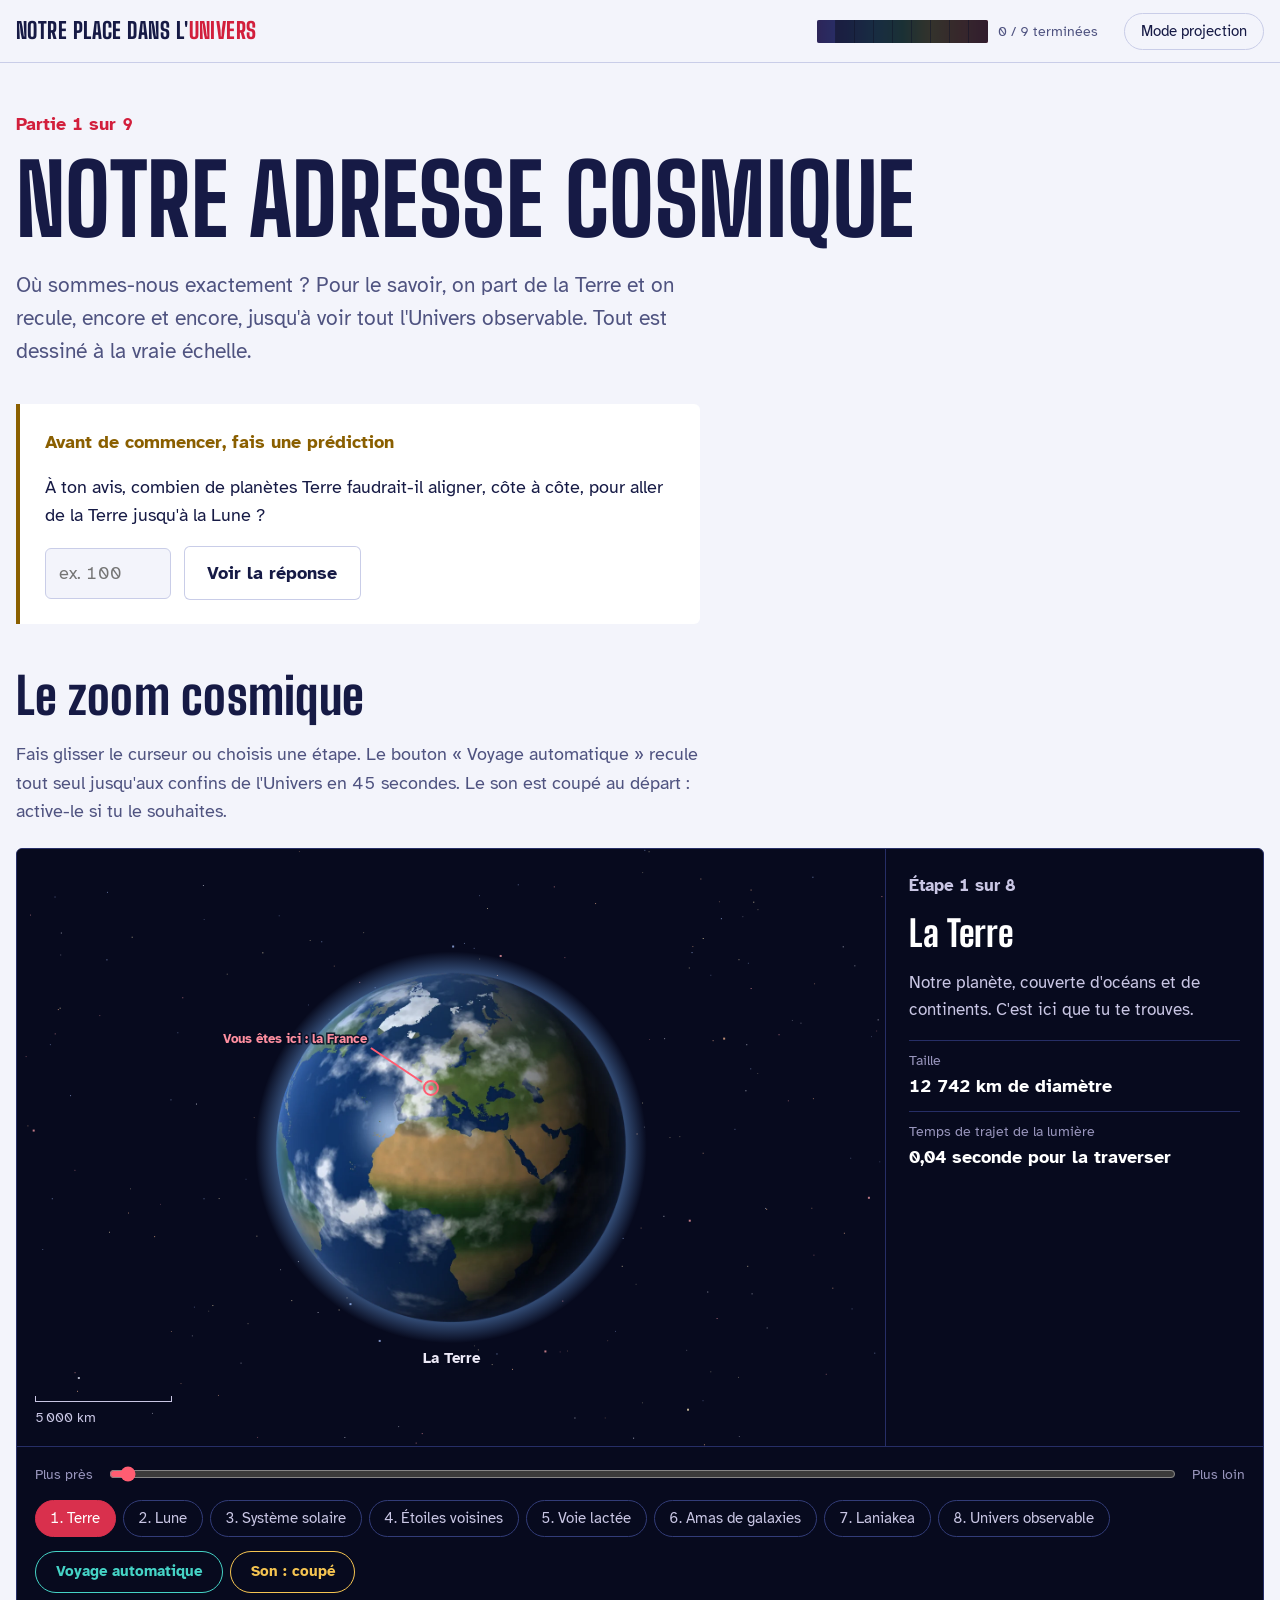
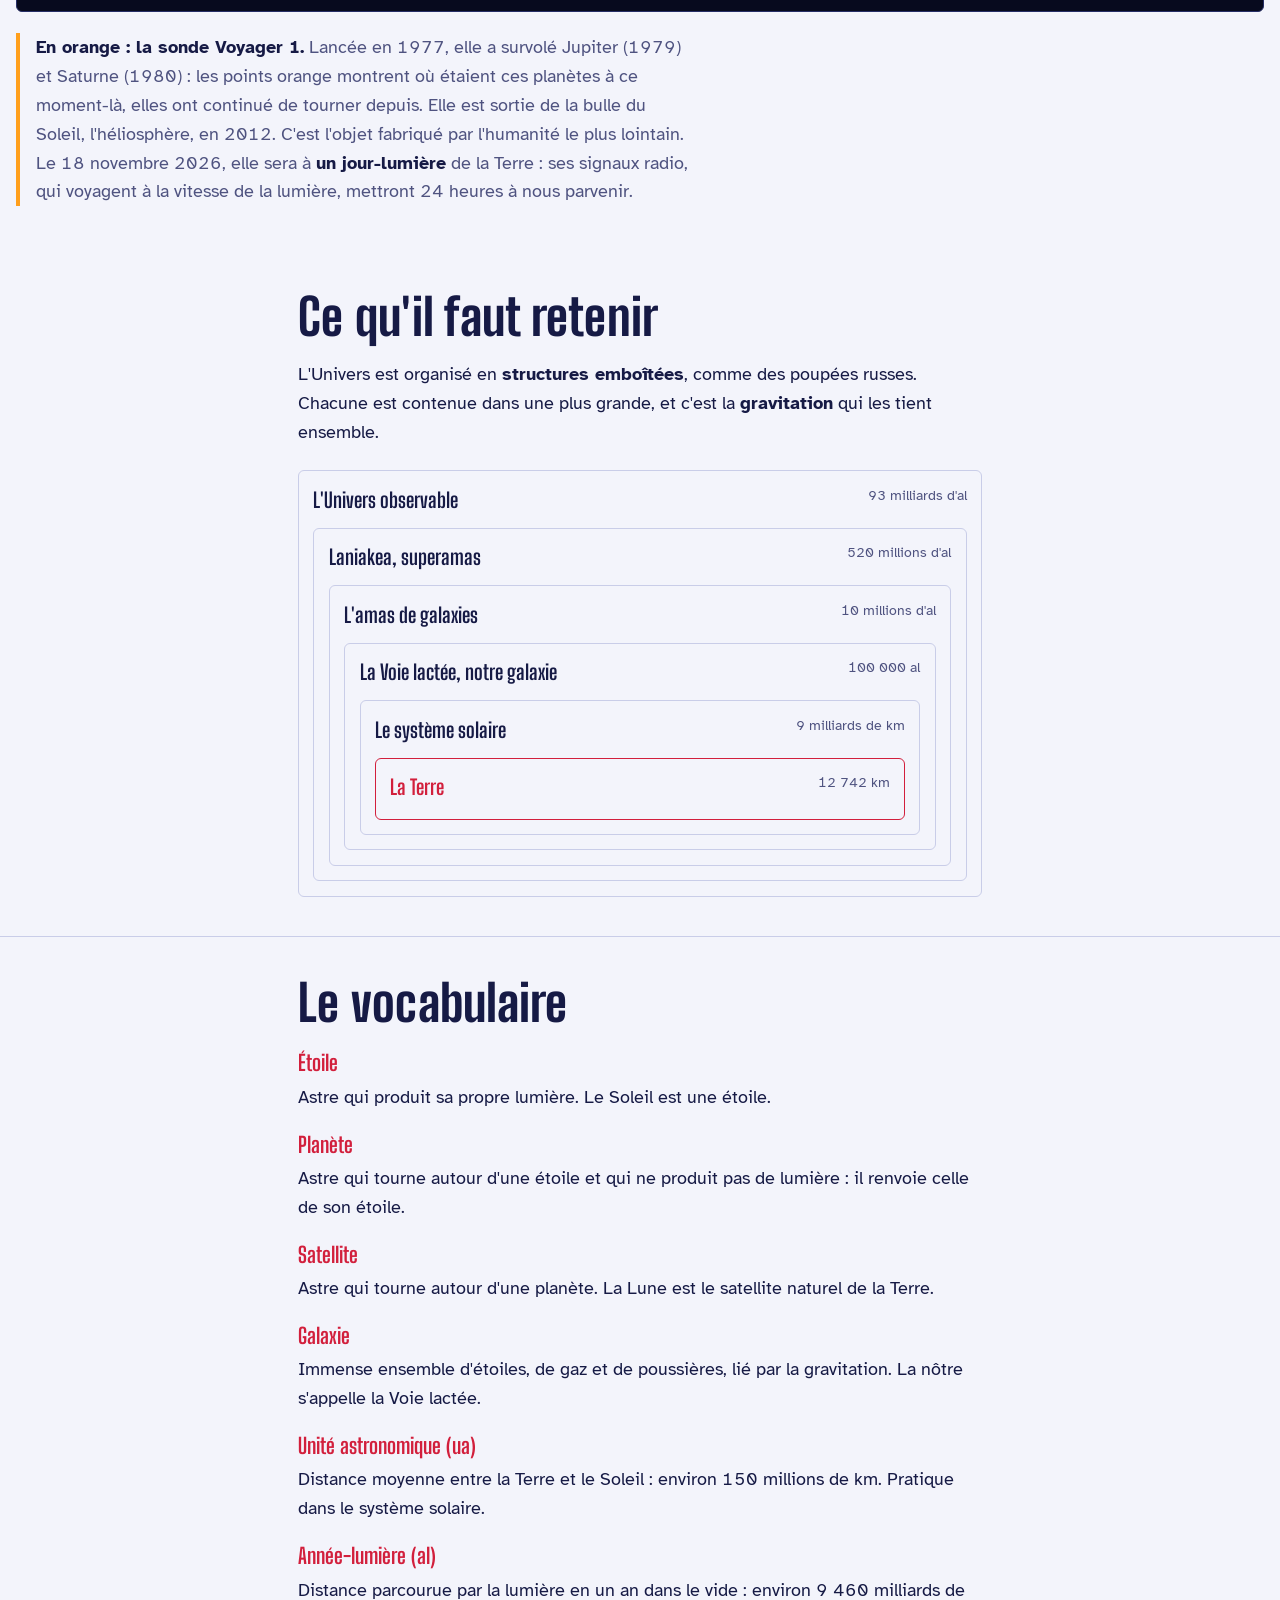
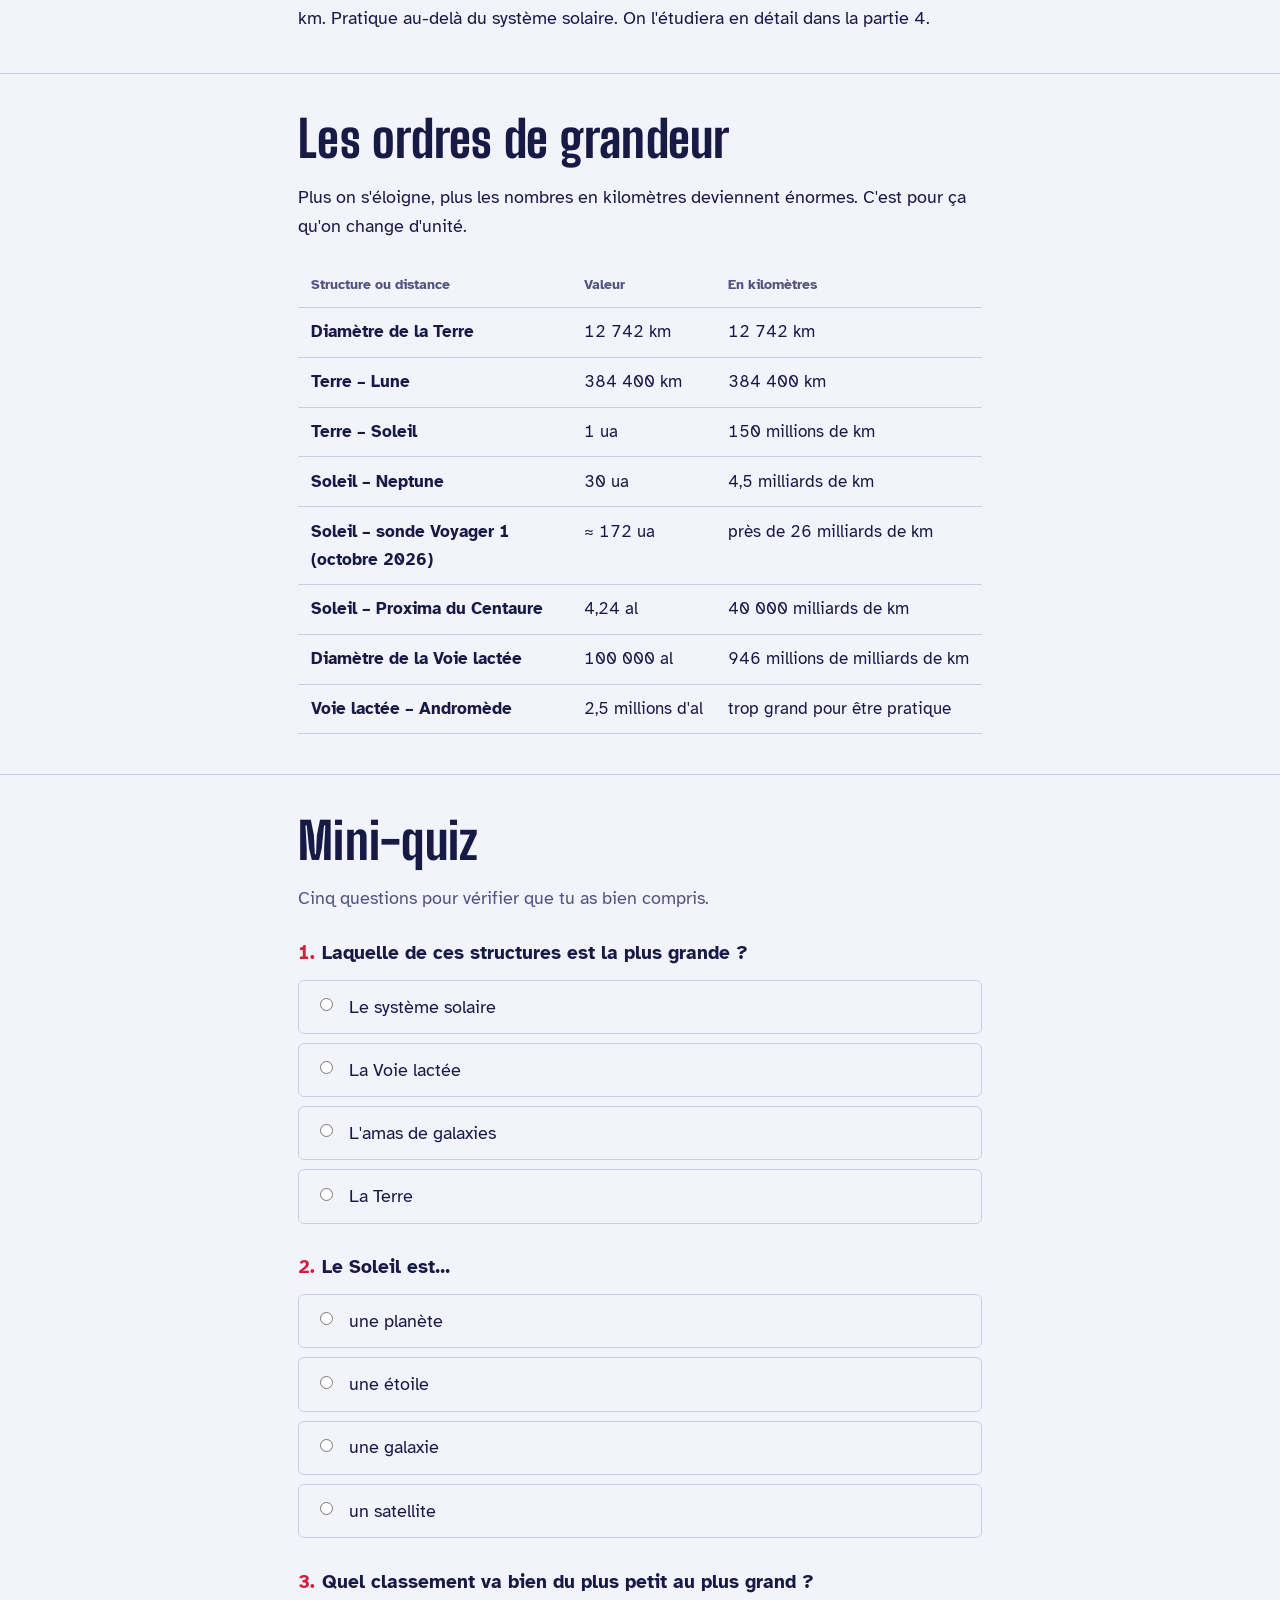
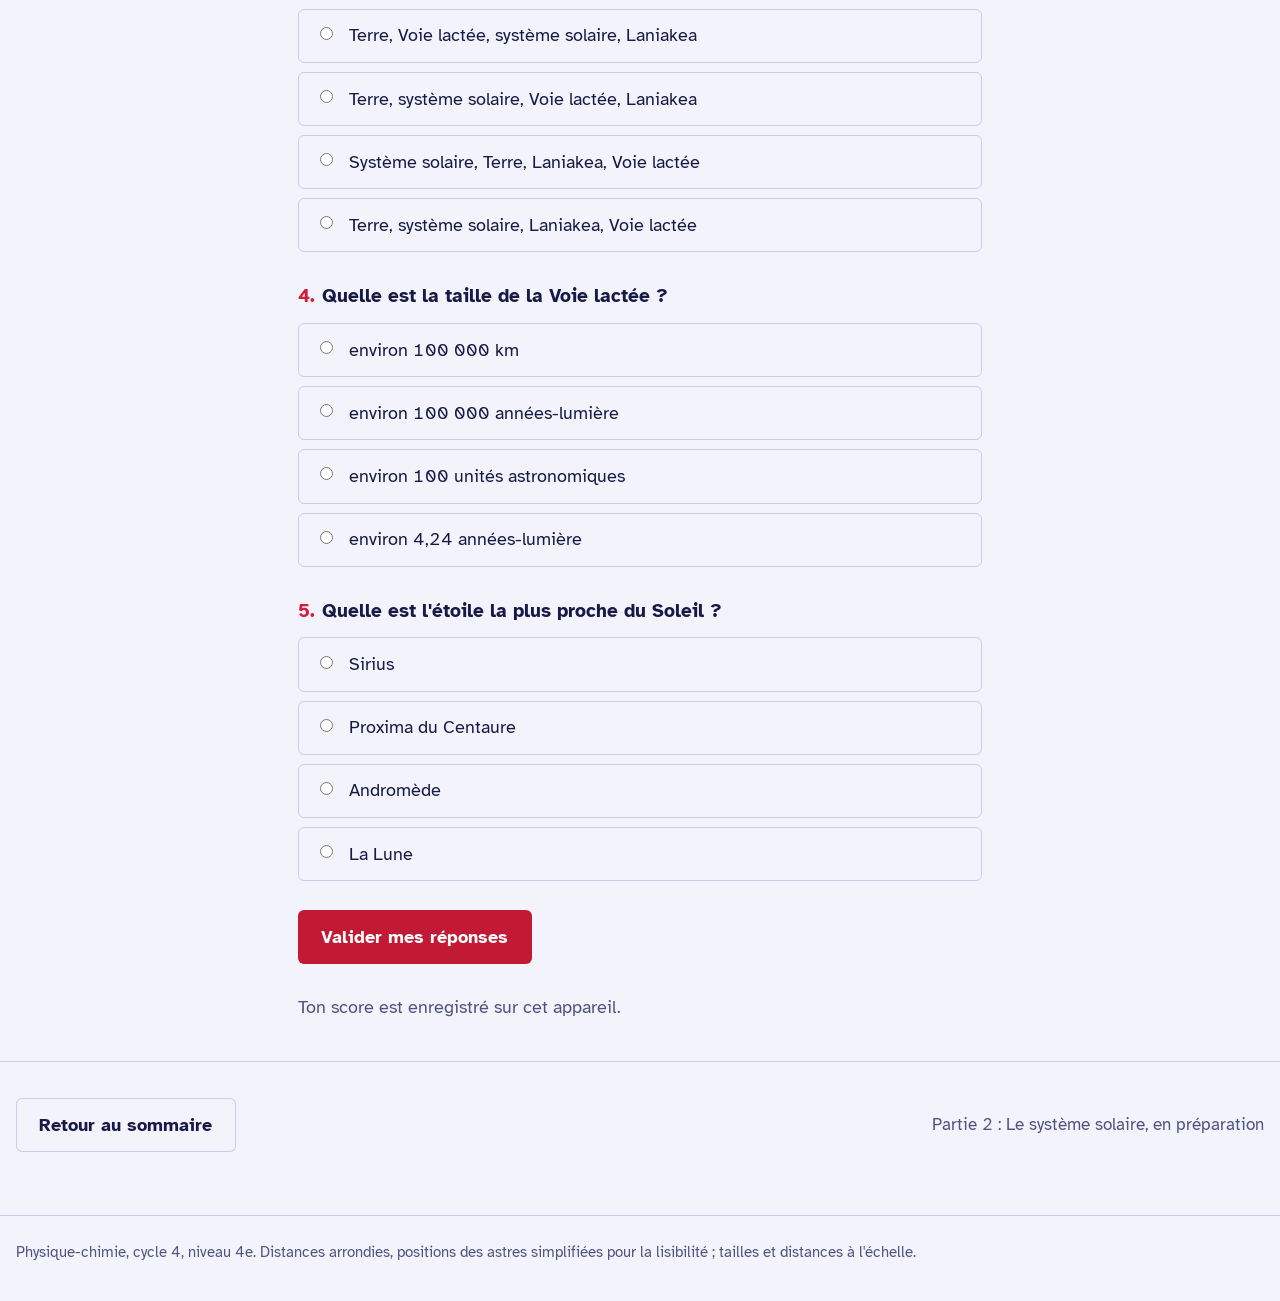
==== partie-1.html @ bdd9a56e "Accueil et partie 1 : notre adresse cosmique (zoom à l'échelle, Terre réaliste, Voie lactée, toile c" ====
<!doctype html>
<html lang="fr">
<head>
  <meta charset="utf-8">
  <meta name="viewport" content="width=device-width, initial-scale=1, viewport-fit=cover">
  <title>Notre adresse cosmique</title>
  <meta name="description" content="Partie 1 : de la Terre jusqu'à l'Univers observable, à l'échelle réelle.">
  <link rel="icon" href="data:image/svg+xml,%3Csvg xmlns=%27http://www.w3.org/2000/svg%27 viewBox=%270 0 32 32%27%3E%3Crect width=%2732%27 height=%2732%27 rx=%276%27 fill=%27%230F1433%27/%3E%3Ccircle cx=%2716%27 cy=%2716%27 r=%276%27 fill=%27none%27 stroke=%27%23FF5D72%27 stroke-width=%273%27/%3E%3Ccircle cx=%2716%27 cy=%2716%27 r=%271.8%27 fill=%27%23FF5D72%27/%3E%3C/svg%3E">
  <meta property="og:title" content="Notre adresse cosmique">
  <meta property="og:description" content="Partie 1 : de la Terre jusqu'à l'Univers observable, à l'échelle réelle.">
  <meta property="og:type" content="website">
  <link rel="preconnect" href="https://fonts.googleapis.com">
  <link rel="preconnect" href="https://fonts.gstatic.com" crossorigin>
  <link rel="stylesheet" href="https://fonts.googleapis.com/css2?family=Atkinson+Hyperlegible:ital,wght@0,400;0,700;1,400&family=Big+Shoulders+Display:wght@700;800&display=swap">
  <link rel="stylesheet" href="assets/css/style.css">
  <script src="assets/js/site.js" defer></script>
  <script src="assets/js/zoom.js" defer></script>
</head>
<body data-partie="1">
  <header id="barre" class="barre enveloppe"></header>

  <main>
    <section class="partie-tete enveloppe">
      <div class="large">
        <p class="surtitre">Partie 1 sur 9</p>
        <h1>Notre adresse cosmique</h1>
        <p class="chapeau colonne" style="margin-inline:0">Où sommes-nous exactement ? Pour le savoir, on part de la Terre et on recule, encore et encore, jusqu'à voir tout l'Univers observable. Tout est dessiné à la vraie échelle.</p>
      </div>
    </section>

    <section class="enveloppe" aria-labelledby="titre-prediction">
      <div class="large">
        <div class="prediction colonne" style="margin-inline:0">
          <p class="etiquette" id="titre-prediction">Avant de commencer, fais une prédiction</p>
          <p>À ton avis, combien de planètes Terre faudrait-il aligner, côte à côte, pour aller de la Terre jusqu'à la Lune ?</p>
          <div class="prediction-saisie">
            <input id="prediction-champ" type="text" inputmode="decimal" placeholder="ex. 100" aria-label="Ta prédiction : nombre de Terres">
            <button type="button" class="bouton discret" id="prediction-valider" data-cible="30">Voir la réponse</button>
          </div>
          <div class="prediction-reponse" id="prediction-reponse" hidden aria-live="polite">
            <p><strong class="debut"></strong> Il en faut environ <strong>30</strong>. La Lune est à 384 400 km et la Terre mesure 12 742 km de diamètre : 384 400 ÷ 12 742 ≈ 30. Vérifie-le à l'étape 2 du zoom.</p>
          </div>
        </div>
      </div>
    </section>

    <section class="instrument enveloppe" aria-labelledby="titre-zoom">
      <div class="large">
        <h2 id="titre-zoom" style="margin-block:1.6rem 1rem">Le zoom cosmique</h2>
        <p class="texte-doux colonne" style="margin:0 0 1.2rem">Fais glisser le curseur ou choisis une étape. Le bouton « Voyage automatique » recule tout seul jusqu'aux confins de l'Univers en 45 secondes. Le son est coupé au départ : active-le si tu le souhaites.</p>
        <div class="observatoire">
          <div class="ecran">
            <canvas id="zoom" role="img" aria-label="Vue à l'échelle : la Terre."></canvas>
            <div class="echelle" aria-hidden="true">
              <div class="echelle-barre" id="echelle-barre"></div>
              <span id="echelle-texte"></span>
            </div>
          </div>
          <div class="panneau" aria-live="polite">
            <p class="panneau-niveau" id="niveau-num">Étape 1 sur 8</p>
            <h3 id="niveau-nom">La Terre</h3>
            <p id="niveau-texte"></p>
            <dl class="mesures">
              <div><dt>Taille</dt><dd id="mes-taille"></dd></div>
              <div><dt>Temps de trajet de la lumière</dt><dd id="mes-lumiere"></dd></div>
            </dl>
          </div>
          <div class="commandes">
            <div class="curseur-ligne">
              <label for="zoom-curseur">Plus près</label>
              <input type="range" id="zoom-curseur" min="0" max="1000" step="1" value="10">
              <label for="zoom-curseur">Plus loin</label>
            </div>
            <div class="etapes" id="etapes"></div>
            <div class="musique" id="musique" hidden>
              <div id="musique-lecteur"></div>
              <p id="musique-etat">Musique : Hans Zimmer, <em>Interstellar</em>, thème principal, version piano de Patrik Pietschmann.</p>
            </div>
          </div>
        </div>
        <p class="note-voyager colonne">
          <strong>En orange : la sonde Voyager 1.</strong> Lancée en 1977, elle a survolé Jupiter (1979) et Saturne (1980) : les points orange montrent où étaient ces planètes à ce moment-là, elles ont continué de tourner depuis. Elle est sortie de la bulle du Soleil, l'héliosphère, en 2012. C'est l'objet fabriqué par l'humanité le plus lointain. Le 18 novembre 2026, elle sera à <strong>un jour-lumière</strong> de la Terre : ses signaux radio, qui voyagent à la vitesse de la lumière, mettront 24 heures à nous parvenir.
        </p>
      </div>
    </section>

    <section class="bloc enveloppe" aria-labelledby="titre-retenir">
      <div class="colonne">
        <h2 id="titre-retenir">Ce qu'il faut retenir</h2>
        <p>L'Univers est organisé en <strong>structures emboîtées</strong>, comme des poupées russes. Chacune est contenue dans une plus grande, et c'est la <strong>gravitation</strong> qui les tient ensemble.</p>
        <div class="emboitement" style="margin-top:1.3rem">
          <div class="boite"><span class="boite-titre">L'Univers observable <small>93 milliards d'al</small></span>
            <div class="boite"><span class="boite-titre">Laniakea, superamas <small>520 millions d'al</small></span>
              <div class="boite"><span class="boite-titre">L'amas de galaxies <small>10 millions d'al</small></span>
                <div class="boite"><span class="boite-titre">La Voie lactée, notre galaxie <small>100 000 al</small></span>
                  <div class="boite"><span class="boite-titre">Le système solaire <small>9 milliards de km</small></span>
                    <div class="boite ici"><span class="boite-titre">La Terre <small>12 742 km</small></span></div>
                  </div>
                </div>
              </div>
            </div>
          </div>
        </div>
      </div>
    </section>

    <section class="bloc enveloppe" aria-labelledby="titre-vocabulaire">
      <div class="colonne">
        <h2 id="titre-vocabulaire">Le vocabulaire</h2>
        <dl class="vocabulaire">
          <div><dt>Étoile</dt><dd>Astre qui produit sa propre lumière. Le Soleil est une étoile.</dd></div>
          <div><dt>Planète</dt><dd>Astre qui tourne autour d'une étoile et qui ne produit pas de lumière : il renvoie celle de son étoile.</dd></div>
          <div><dt>Satellite</dt><dd>Astre qui tourne autour d'une planète. La Lune est le satellite naturel de la Terre.</dd></div>
          <div><dt>Galaxie</dt><dd>Immense ensemble d'étoiles, de gaz et de poussières, lié par la gravitation. La nôtre s'appelle la Voie lactée.</dd></div>
          <div><dt>Unité astronomique (ua)</dt><dd>Distance moyenne entre la Terre et le Soleil : environ 150 millions de km. Pratique dans le système solaire.</dd></div>
          <div><dt>Année-lumière (al)</dt><dd>Distance parcourue par la lumière en un an dans le vide : environ 9 460 milliards de km. Pratique au-delà du système solaire. On l'étudiera en détail dans la partie 4.</dd></div>
        </dl>
      </div>
    </section>

    <section class="bloc enveloppe" aria-labelledby="titre-ordres">
      <div class="colonne">
        <h2 id="titre-ordres">Les ordres de grandeur</h2>
        <p>Plus on s'éloigne, plus les nombres en kilomètres deviennent énormes. C'est pour ça qu'on change d'unité.</p>
        <div class="tableau-conteneur" style="margin-top:1.2rem">
          <table>
            <thead><tr><th scope="col">Structure ou distance</th><th scope="col">Valeur</th><th scope="col">En kilomètres</th></tr></thead>
            <tbody>
              <tr><td>Diamètre de la Terre</td><td class="nombre">12 742 km</td><td class="nombre">12 742 km</td></tr>
              <tr><td>Terre – Lune</td><td class="nombre">384 400 km</td><td class="nombre">384 400 km</td></tr>
              <tr><td>Terre – Soleil</td><td class="nombre">1 ua</td><td class="nombre">150 millions de km</td></tr>
              <tr><td>Soleil – Neptune</td><td class="nombre">30 ua</td><td class="nombre">4,5 milliards de km</td></tr>
              <tr><td>Soleil – sonde Voyager 1 (octobre 2026)</td><td class="nombre">≈ 172 ua</td><td class="nombre">près de 26 milliards de km</td></tr>
              <tr><td>Soleil – Proxima du Centaure</td><td class="nombre">4,24 al</td><td class="nombre">40 000 milliards de km</td></tr>
              <tr><td>Diamètre de la Voie lactée</td><td class="nombre">100 000 al</td><td class="nombre">946 millions de milliards de km</td></tr>
              <tr><td>Voie lactée – Andromède</td><td class="nombre">2,5 millions d'al</td><td class="nombre">trop grand pour être pratique</td></tr>
            </tbody>
          </table>
        </div>
      </div>
    </section>

    <section class="bloc enveloppe" aria-labelledby="titre-quiz">
      <div class="colonne">
        <h2 id="titre-quiz">Mini-quiz</h2>
        <p class="texte-doux" style="margin-bottom:1.4rem">Cinq questions pour vérifier que tu as bien compris.</p>
        <div id="quiz"></div>
      </div>
    </section>

    <nav class="suite enveloppe" aria-label="Navigation entre les parties">
      <div class="large" style="display:flex;flex-wrap:wrap;justify-content:space-between;gap:1rem;width:100%">
        <a class="bouton discret" href="index.html#sommaire">Retour au sommaire</a>
        <span class="bientot">Partie 2 : Le système solaire, en préparation</span>
      </div>
    </nav>
  </main>

  <footer class="pied enveloppe">
    <div class="large">Physique-chimie, cycle 4, niveau 4e. Distances arrondies, positions des astres simplifiées pour la lisibilité ; tailles et distances à l'échelle.</div>
  </footer>

  <script>
    document.addEventListener("DOMContentLoaded", function () {
      window.Univers.quiz("quiz", [
        {
          q: "Laquelle de ces structures est la plus grande ?",
          choix: ["Le système solaire", "La Voie lactée", "L'amas de galaxies", "La Terre"],
          bonne: 2,
          explication: "L'amas de galaxies contient la Voie lactée, qui contient le système solaire, qui contient la Terre."
        },
        {
          q: "Le Soleil est…",
          choix: ["une planète", "une étoile", "une galaxie", "un satellite"],
          bonne: 1,
          explication: "Le Soleil produit sa propre lumière : c'est une étoile, une parmi les centaines de milliards de la Voie lactée."
        },
        {
          q: "Quel classement va bien du plus petit au plus grand ?",
          choix: [
            "Terre, Voie lactée, système solaire, Laniakea",
            "Terre, système solaire, Voie lactée, Laniakea",
            "Système solaire, Terre, Laniakea, Voie lactée",
            "Terre, système solaire, Laniakea, Voie lactée"
          ],
          bonne: 1,
          explication: "Chaque structure est emboîtée dans la suivante : la Terre dans le système solaire, le système solaire dans la Voie lactée, la Voie lactée dans Laniakea."
        },
        {
          q: "Quelle est la taille de la Voie lactée ?",
          choix: ["environ 100 000 km", "environ 100 000 années-lumière", "environ 100 unités astronomiques", "environ 4,24 années-lumière"],
          bonne: 1,
          explication: "La Voie lactée mesure environ 100 000 al. 4,24 al, c'est la distance de Proxima du Centaure, l'étoile la plus proche du Soleil."
        },
        {
          q: "Quelle est l'étoile la plus proche du Soleil ?",
          choix: ["Sirius", "Proxima du Centaure", "Andromède", "La Lune"],
          bonne: 1,
          explication: "Proxima du Centaure est à 4,24 al. Andromède est une galaxie, et la Lune est le satellite de la Terre."
        }
      ]);
    });
  </script>
</body>
</html>
---- assets/css/style.css ----
/* Notre place dans l'Univers — feuille de style commune
   Direction : planétarium. Fond indigo de nuit, accent rouge H-alpha (raie de l'hydrogène, 656 nm),
   second accent bleu-vert OIII (raie de l'oxygène, 501 nm). Le viewport d'observation reste sombre
   dans les deux thèmes : l'espace est noir.
   Mise en page : colonne de lecture étroite, les instruments (zoom, simulateurs) débordent en pleine largeur. */

:root {
  --nuit: #0F1433;
  --nuit-2: #171D45;
  --nuit-3: #222A5C;
  --ligne: #323C78;
  --texte: #ECE9F7;
  --texte-doux: #ABA8CC;
  --halpha: #FF5D72;
  --bouton: #D9304D;
  --oiii: #45D3C6;
  --soleil: #F5C451;
  --succes: #45D3C6;
  --erreur: #FF7A86;
  --espace: #070A1E;

  --f-titre: "Big Shoulders Display", "Arial Narrow", "Helvetica Neue", Arial, sans-serif;
  --f-texte: "Atkinson Hyperlegible", "Segoe UI", Verdana, sans-serif;

  --mesure: 38rem;
  --large: 72rem;
  --rayon: 6px;
  color-scheme: dark;
}

@media (prefers-color-scheme: light) {
  :root:not([data-theme="dark"]) {
    --nuit: #F3F4FB;
    --nuit-2: #FFFFFF;
    --nuit-3: #E6E8F6;
    --ligne: #C9CDE8;
    --texte: #161A45;
    --texte-doux: #4F5380;
    --halpha: #D21F3C;
    --oiii: #0B8277;
    --soleil: #8A5F00;
    --bouton: #C21A34;
    --succes: #0B8277;
    --erreur: #C21A34;
    color-scheme: light;
  }
}
:root[data-theme="light"] {
  --nuit: #F3F4FB;
  --nuit-2: #FFFFFF;
  --nuit-3: #E6E8F6;
  --ligne: #C9CDE8;
  --texte: #161A45;
  --texte-doux: #4F5380;
  --halpha: #D21F3C;
  --oiii: #0B8277;
  --soleil: #8A5F00;
  --bouton: #C21A34;
  --succes: #0B8277;
  --erreur: #C21A34;
  color-scheme: light;
}

* { box-sizing: border-box; }
html { font-size: 112.5%; -webkit-text-size-adjust: 100%; }
html.projection { font-size: 140%; }
body {
  margin: 0;
  background: var(--nuit);
  color: var(--texte);
  font-family: var(--f-texte);
  line-height: 1.6;
  font-variant-numeric: tabular-nums;
}
img, svg, canvas { max-width: 100%; }
a { color: inherit; text-decoration-color: var(--halpha); text-underline-offset: 3px; }
a:hover { color: var(--halpha); }
:focus-visible { outline: 3px solid var(--oiii); outline-offset: 3px; border-radius: 2px; }
[hidden] { display: none !important; }

h1, h2, h3 {
  font-family: var(--f-titre);
  font-weight: 800;
  line-height: 1.02;
  letter-spacing: 0.005em;
  text-wrap: balance;
  margin: 0;
}
h1 { font-size: clamp(3rem, 9vw, 6.2rem); text-transform: uppercase; }
h2 { font-size: clamp(1.9rem, 4.5vw, 2.8rem); }
h3 { font-size: 1.45rem; }
p { margin: 0; }

.enveloppe {
  padding-left: max(16px, env(safe-area-inset-left, 0px));
  padding-right: max(16px, env(safe-area-inset-right, 0px));
}
.colonne { max-width: var(--mesure); margin-inline: auto; }
.large { max-width: var(--large); margin-inline: auto; }

/* ---------- Barre du haut ---------- */
.barre {
  border-bottom: 1px solid var(--ligne);
  padding-block: 0.7rem;
}
.barre-dedans {
  display: flex;
  flex-wrap: wrap;
  align-items: center;
  gap: 0.6rem 1.4rem;
}
.marque {
  font-family: var(--f-titre);
  font-weight: 800;
  font-size: 1.25rem;
  text-transform: uppercase;
  text-decoration: none;
  letter-spacing: 0.02em;
}
.marque span { color: var(--halpha); }
.spectre-lien { display: flex; align-items: center; gap: 0.6rem; text-decoration: none; margin-left: auto; }
.spectre {
  display: grid;
  grid-template-columns: repeat(9, 1fr);
  width: 9.5rem;
  height: 1.3rem;
  background: linear-gradient(90deg, #3a2a7a, #2c3f9b, #237c9a, #2f8f5a, #a79a2c, #b5652a, #9c2f3a);
  border-radius: 2px;
  overflow: hidden;
  opacity: 0.95;
}
.spectre i { display: block; border-right: 1px solid rgba(7, 10, 30, 0.55); background: rgba(7, 10, 30, 0.78); }
.spectre i:last-child { border-right: 0; }
.spectre i.vu { background: rgba(7, 10, 30, 0.45); }
.spectre i.fini { background: transparent; box-shadow: inset 0 0 0 1px rgba(255, 255, 255, 0.35); }
.spectre-texte { font-size: 0.8rem; color: var(--texte-doux); white-space: nowrap; }
.bouton-projection {
  font: inherit;
  font-size: 0.85rem;
  color: var(--texte);
  background: transparent;
  border: 1px solid var(--ligne);
  border-radius: 99px;
  padding: 0.3rem 0.9rem;
  cursor: pointer;
}
.bouton-projection[aria-pressed="true"] { border-color: var(--oiii); color: var(--oiii); }

/* ---------- Boutons ---------- */
.bouton {
  font: inherit;
  font-weight: 700;
  display: inline-flex;
  align-items: center;
  gap: 0.5rem;
  background: var(--bouton);
  color: #fff;
  border: 0;
  min-height: 44px;
  border-radius: var(--rayon);
  padding: 0.7rem 1.3rem;
  text-decoration: none;
  cursor: pointer;
}
.bouton:hover { filter: brightness(1.08); color: #fff; }
.bouton.discret { background: transparent; color: var(--texte); box-shadow: inset 0 0 0 1px var(--ligne); }
.bouton.discret:hover { box-shadow: inset 0 0 0 1px var(--oiii); color: var(--texte); }
.bouton:disabled { opacity: 0.45; cursor: not-allowed; }

/* ---------- Accueil : l'adresse cosmique ---------- */
.accueil-tete { padding-block: 3rem 2.5rem; }
.accueil-grille {
  display: grid;
  grid-template-columns: minmax(0, 1fr) minmax(0, 1.05fr);
  gap: 3rem;
  align-items: center;
}
.accueil-texte { display: grid; gap: 1.3rem; }
.accueil-texte .chapeau { font-size: 1.15rem; color: var(--texte-doux); max-width: 30rem; }
.accueil-texte h1 span { display: block; color: var(--halpha); }

.lettre {
  position: relative;
  background: var(--nuit-2);
  border: 1px solid var(--ligne);
  border-radius: var(--rayon);
  padding: 1.6rem 1.6rem 1.4rem;
  min-width: 0;
}
.lettre::before {
  content: "";
  position: absolute;
  inset: 0;
  border-radius: var(--rayon);
  background: repeating-linear-gradient(-45deg, var(--halpha) 0 10px, transparent 10px 20px, var(--oiii) 20px 30px, transparent 30px 40px);
  -webkit-mask: linear-gradient(#000 0 0) content-box, linear-gradient(#000 0 0);
  -webkit-mask-composite: xor;
  mask-composite: exclude;
  padding: 6px;
  opacity: 0.55;
  pointer-events: none;
}
.timbre {
  position: absolute;
  top: 1.2rem;
  right: 1.2rem;
  width: 5.2rem;
  height: 6rem;
  border: 2px dashed var(--texte-doux);
  display: grid;
  place-items: center;
  text-align: center;
  font-family: var(--f-titre);
  font-size: 0.85rem;
  line-height: 1.05;
  color: var(--texte-doux);
  transform: rotate(4deg);
  padding: 0.3rem;
}
.timbre strong { display: block; font-size: 1.6rem; color: var(--soleil); }
.lettre-a { font-size: 0.85rem; color: var(--texte-doux); margin-bottom: 0.8rem; }
.adresse { list-style: none; margin: 0; padding: 0; display: grid; gap: 0.15rem; }
.adresse li {
  font-family: var(--f-titre);
  font-weight: 700;
  font-size: clamp(1.15rem, 2.6vw, 1.55rem);
  line-height: 1.25;
  border-bottom: 1px dotted var(--ligne);
  padding-block: 0.2rem;
  display: flex;
  justify-content: space-between;
  gap: 1rem;
  min-width: 0;
}
.adresse li small {
  font-family: var(--f-texte);
  font-weight: 400;
  font-size: 0.72rem;
  color: var(--texte-doux);
  align-self: center;
  white-space: nowrap;
}
.adresse li.cosmique { color: var(--halpha); }
.adresse input {
  font: inherit;
  color: var(--texte);
  background: transparent;
  border: 0;
  border-bottom: 1px solid var(--oiii);
  width: 100%;
  min-width: 0;
  padding: 0;
}
.adresse input::placeholder { color: var(--texte-doux); opacity: 0.8; }
.lettre-pied { margin-top: 1rem; font-size: 0.85rem; color: var(--texte-doux); }

/* ---------- Sommaire ---------- */
.sommaire { padding-block: 1rem 4rem; }
.sommaire-tete { display: flex; flex-wrap: wrap; justify-content: space-between; align-items: end; gap: 1rem; margin-bottom: 1.4rem; }
.sommaire-tete p { color: var(--texte-doux); max-width: 28rem; }
.parties { list-style: none; margin: 0; padding: 0; border-top: 1px solid var(--ligne); }
.partie {
  display: grid;
  grid-template-columns: 4.2rem minmax(0, 1fr) auto;
  gap: 0.4rem 1.2rem;
  align-items: center;
  border-bottom: 1px solid var(--ligne);
  padding-block: 1rem;
  text-decoration: none;
  position: relative;
}
a.partie:hover .partie-titre { color: var(--halpha); }
.partie-num {
  font-family: var(--f-titre);
  font-size: 2.6rem;
  font-weight: 800;
  line-height: 1;
  color: var(--texte-doux);
}
a.partie .partie-num { color: var(--halpha); }
.partie-titre { font-family: var(--f-titre); font-weight: 700; font-size: 1.45rem; line-height: 1.15; }
.partie-question { color: var(--texte-doux); font-size: 0.95rem; }
.etat {
  font-size: 0.78rem;
  font-weight: 700;
  border-radius: 99px;
  padding: 0.2rem 0.75rem;
  white-space: nowrap;
  border: 1px solid var(--ligne);
  color: var(--texte-doux);
}
.etat.ouvert { border-color: var(--halpha); color: var(--halpha); }
.etat.encours { border-color: var(--soleil); color: var(--soleil); }
.etat.fini { border-color: var(--succes); color: var(--succes); }

/* ---------- Page de partie ---------- */
.partie-tete { padding-block: 2.6rem 2rem; }
.partie-tete .surtitre { color: var(--halpha); font-weight: 700; margin-bottom: 0.6rem; }
.partie-tete h1 { font-size: clamp(2.8rem, 8vw, 5.4rem); }
.partie-tete .chapeau { margin-top: 1.1rem; font-size: 1.15rem; color: var(--texte-doux); }

.bloc { padding-block: 2.2rem; }
.bloc + .bloc { border-top: 1px solid var(--ligne); }
.bloc h2 { margin-bottom: 1rem; }
.bloc p + p { margin-top: 0.9rem; }
.texte-doux { color: var(--texte-doux); }

/* Prédiction */
.prediction {
  background: var(--nuit-2);
  border-left: 4px solid var(--soleil);
  border-radius: 0 var(--rayon) var(--rayon) 0;
  padding: 1.3rem 1.4rem;
  display: grid;
  gap: 0.9rem;
}
.prediction .etiquette { font-weight: 700; color: var(--soleil); }
.prediction-saisie { display: flex; flex-wrap: wrap; gap: 0.7rem; align-items: center; }
.prediction-saisie input {
  font: inherit;
  width: 7rem;
  padding: 0.55rem 0.7rem;
  border-radius: var(--rayon);
  border: 1px solid var(--ligne);
  background: var(--nuit);
  color: var(--texte);
}
.prediction-reponse { border-top: 1px dashed var(--ligne); padding-top: 0.9rem; }

/* Instrument : zoom */
.instrument { padding-block: 1rem 2.5rem; }
.observatoire {
  background: var(--espace);
  color: #ECE9F7;
  border-radius: var(--rayon);
  overflow: hidden;
  border: 1px solid #262E66;
  display: grid;
  grid-template-columns: minmax(0, 1fr) 21rem;
}
.ecran { position: relative; min-width: 0; }
.ecran canvas { display: block; width: 100%; height: auto; aspect-ratio: 16 / 11; touch-action: pan-y; }
.echelle {
  position: absolute;
  left: 1rem;
  bottom: 0.9rem;
  font-size: 0.78rem;
  color: #C9C6E4;
  display: grid;
  gap: 0.25rem;
}
.echelle-barre { height: 6px; border: 1px solid #C9C6E4; border-top: 0; }
.panneau {
  border-left: 1px solid #262E66;
  padding: 1.3rem 1.3rem 1.2rem;
  display: flex;
  flex-direction: column;
  gap: 0.9rem;
  min-width: 0;
}
.panneau-niveau { font-size: 0.8rem; color: #FF5D72; font-weight: 700; }
.panneau h3 { font-size: 2rem; color: #fff; }
.panneau p { color: #C9C6E4; font-size: 0.95rem; }
.mesures { margin: 0; display: grid; gap: 0.55rem; }
.mesures div { display: grid; gap: 0.05rem; border-top: 1px solid #262E66; padding-top: 0.5rem; }
.mesures dt { font-size: 0.75rem; color: #9895BC; }
.mesures dd { margin: 0; font-weight: 700; color: #fff; }
.commandes {
  grid-column: 1 / -1;
  border-top: 1px solid #262E66;
  padding: 0.9rem 1rem 1rem;
  display: grid;
  gap: 0.8rem;
}
.curseur-ligne { display: flex; align-items: center; gap: 0.8rem; }
.curseur-ligne label { font-size: 0.8rem; color: #9895BC; white-space: nowrap; }
.curseur-ligne input[type="range"] { flex: 1; min-width: 0; accent-color: #FF5D72; }
.etapes { display: flex; flex-wrap: wrap; gap: 0.4rem; }
.etapes button {
  font: inherit;
  font-size: 0.82rem;
  color: #C9C6E4;
  background: transparent;
  border: 1px solid #323C78;
  border-radius: 99px;
  padding: 0.3rem 0.8rem;
  cursor: pointer;
}
.etapes button[aria-current="true"] { background: #D9304D; border-color: #D9304D; color: #fff; }
.etapes .lecture { border-color: #45D3C6; color: #45D3C6; }
.actions button { font-weight: 700; padding: 0.45rem 1.1rem; }
.etapes .son { border-color: #F5C451; color: #F5C451; }
.etapes .son[aria-pressed="true"] { background: #F5C451; color: #070A1E; }
.musique { display: flex; flex-wrap: wrap; align-items: center; gap: 0.6rem 1rem; }
.musique p { font-size: 0.8rem; color: #C9C6E4; max-width: 30rem; margin: 0; }
.musique iframe { display: block; border: 0; border-radius: 4px; max-width: 100%; }

.note-voyager {
  margin: 1.2rem 0 0;
  padding-left: 0.9rem;
  border-left: 4px solid #FF9F1C;
  color: var(--texte-doux);
}
.note-voyager strong { color: var(--texte); }

/* Emboîtement */
.emboitement { display: grid; gap: 0; }
.boite {
  border: 1px solid var(--ligne);
  border-radius: var(--rayon);
  padding: 0.7rem 0.8rem 0.8rem;
  display: grid;
  gap: 0.6rem;
}
.boite > .boite-titre { font-family: var(--f-titre); font-weight: 700; font-size: 1.15rem; display: flex; justify-content: space-between; gap: 0.8rem; flex-wrap: wrap; }
.boite > .boite-titre small { font-family: var(--f-texte); font-weight: 400; font-size: 0.8rem; color: var(--texte-doux); }
.boite.ici { border-color: var(--halpha); color: var(--halpha); }

/* Tableau */
.tableau-conteneur { overflow-x: auto; }
table { border-collapse: collapse; width: 100%; font-size: 0.95rem; }
th, td { text-align: left; padding: 0.6rem 0.7rem; border-bottom: 1px solid var(--ligne); vertical-align: top; }
th { font-size: 0.8rem; color: var(--texte-doux); font-weight: 700; }
td:first-child { font-weight: 700; }
@media (min-width: 561px) { td.nombre { white-space: nowrap; } }

/* Vocabulaire */
.vocabulaire { margin: 0; display: grid; gap: 0.9rem; }
.vocabulaire dt { font-family: var(--f-titre); font-weight: 700; font-size: 1.2rem; color: var(--halpha); }
.vocabulaire dd { margin: 0.1rem 0 0; }

/* Quiz */
.quiz { display: grid; gap: 1.6rem; }
.question fieldset { border: 0; margin: 0; padding: 0; display: grid; gap: 0.5rem; }
.question legend { font-weight: 700; font-size: 1.08rem; margin-bottom: 0.6rem; padding: 0; }
.question legend span { color: var(--halpha); margin-right: 0.4rem; }
.choix {
  display: flex;
  gap: 0.7rem;
  align-items: flex-start;
  border: 1px solid var(--ligne);
  border-radius: var(--rayon);
  padding: 0.65rem 0.9rem;
  cursor: pointer;
}
.choix:hover { border-color: var(--texte-doux); }
.choix input { margin-top: 0.3rem; accent-color: var(--halpha); }
.choix.juste { border-color: var(--succes); background: color-mix(in srgb, var(--succes) 12%, transparent); }
.choix.faux { border-color: var(--erreur); background: color-mix(in srgb, var(--erreur) 10%, transparent); }
.explication { font-size: 0.95rem; color: var(--texte-doux); padding-left: 0.9rem; border-left: 3px solid var(--ligne); }
.explication strong { color: var(--texte); }
.quiz-pied { display: flex; flex-wrap: wrap; gap: 1rem; align-items: center; }
.score { font-family: var(--f-titre); font-weight: 800; font-size: 2rem; }
.score small { font-family: var(--f-texte); font-weight: 400; font-size: 0.95rem; color: var(--texte-doux); margin-left: 0.6rem; }

/* Navigation de fin */
.suite { display: flex; flex-wrap: wrap; justify-content: space-between; gap: 1rem; padding-block: 2rem 3.5rem; border-top: 1px solid var(--ligne); }
.suite .bientot { color: var(--texte-doux); font-size: 0.95rem; align-self: center; }

.pied { border-top: 1px solid var(--ligne); padding-block: 1.4rem 2rem; font-size: 0.82rem; color: var(--texte-doux); }

/* ---------- Petits écrans ---------- */
@media (max-width: 900px) {
  .accueil-grille { grid-template-columns: minmax(0, 1fr); gap: 2rem; }
  .observatoire { grid-template-columns: minmax(0, 1fr); }
  .panneau { border-left: 0; border-top: 1px solid #262E66; }
}
@media (max-width: 560px) {
  .ecran canvas { aspect-ratio: 4 / 4.4; }
  .partie { grid-template-columns: 3rem minmax(0, 1fr); }
  .partie .etat { grid-column: 2; justify-self: start; }
  .partie-num { font-size: 2rem; }
  .spectre { width: 7rem; }
  .spectre-texte { display: none; }
  .timbre { width: 4.2rem; height: 5rem; font-size: 0.7rem; }
  .timbre strong { font-size: 1.25rem; }
  .lettre { padding-top: 1.3rem; }
  .lettre-a { padding-right: 5rem; }
  .adresse li small { display: none; }
  .etapes button, .bouton-projection { min-height: 44px; }
  th, td { padding-inline: 0.4rem; }
}

@media (prefers-reduced-motion: reduce) {
  * { scroll-behavior: auto !important; }
}

@media print {
  .barre, .instrument, .quiz-pied, .suite, .bouton-projection { display: none !important; }
  body { background: #fff; color: #000; }
}
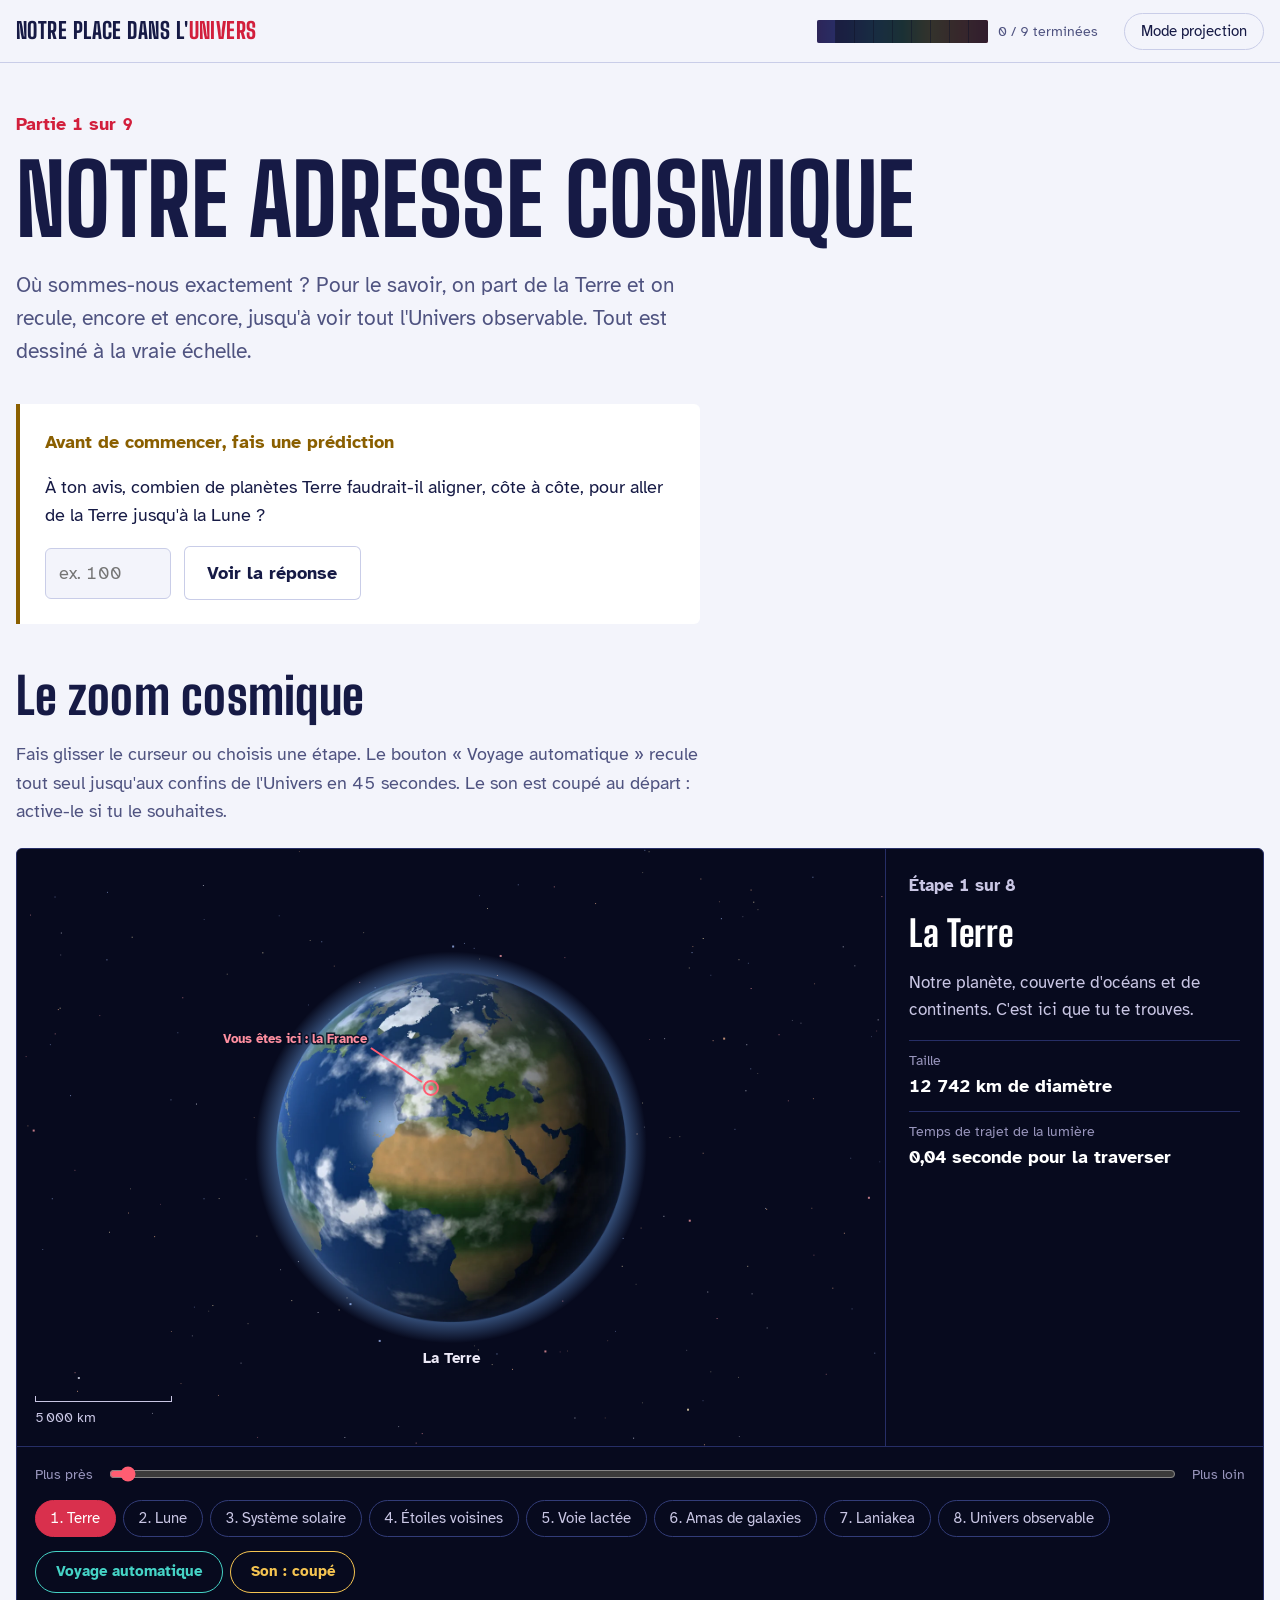
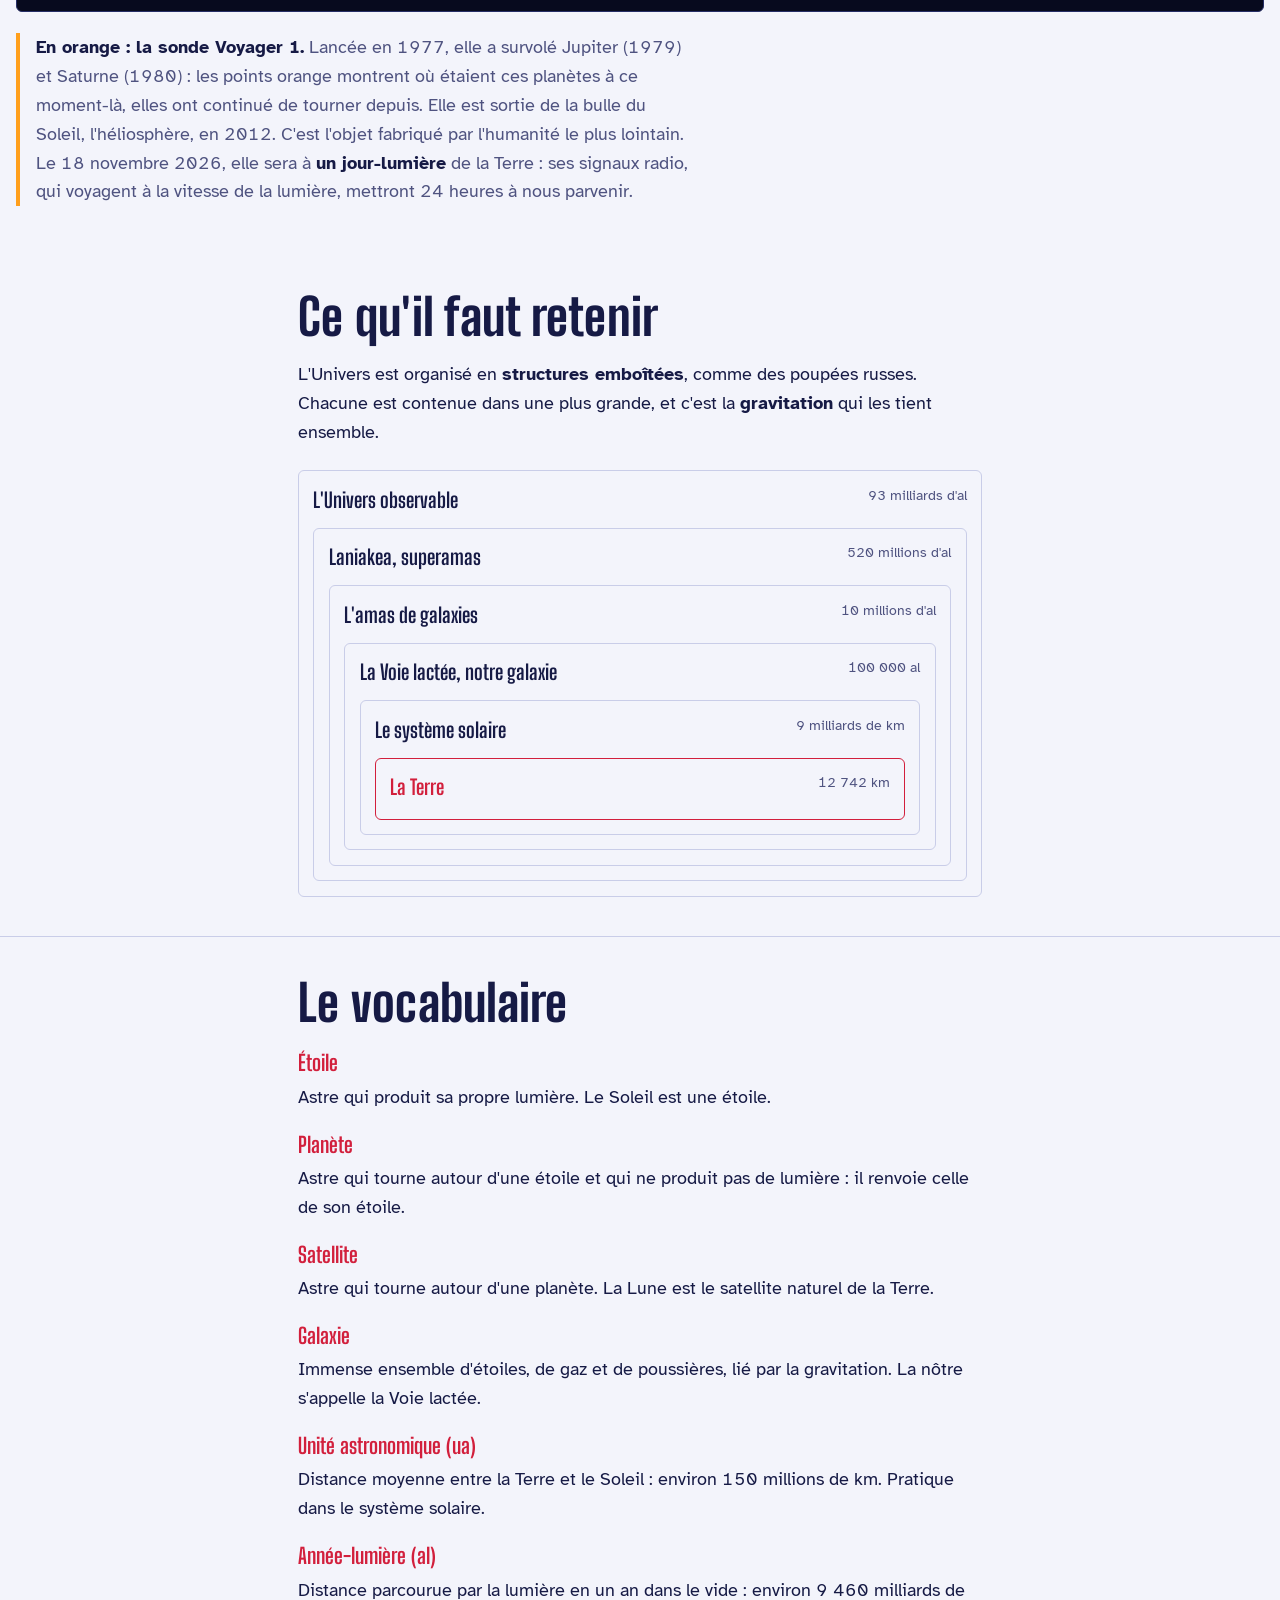
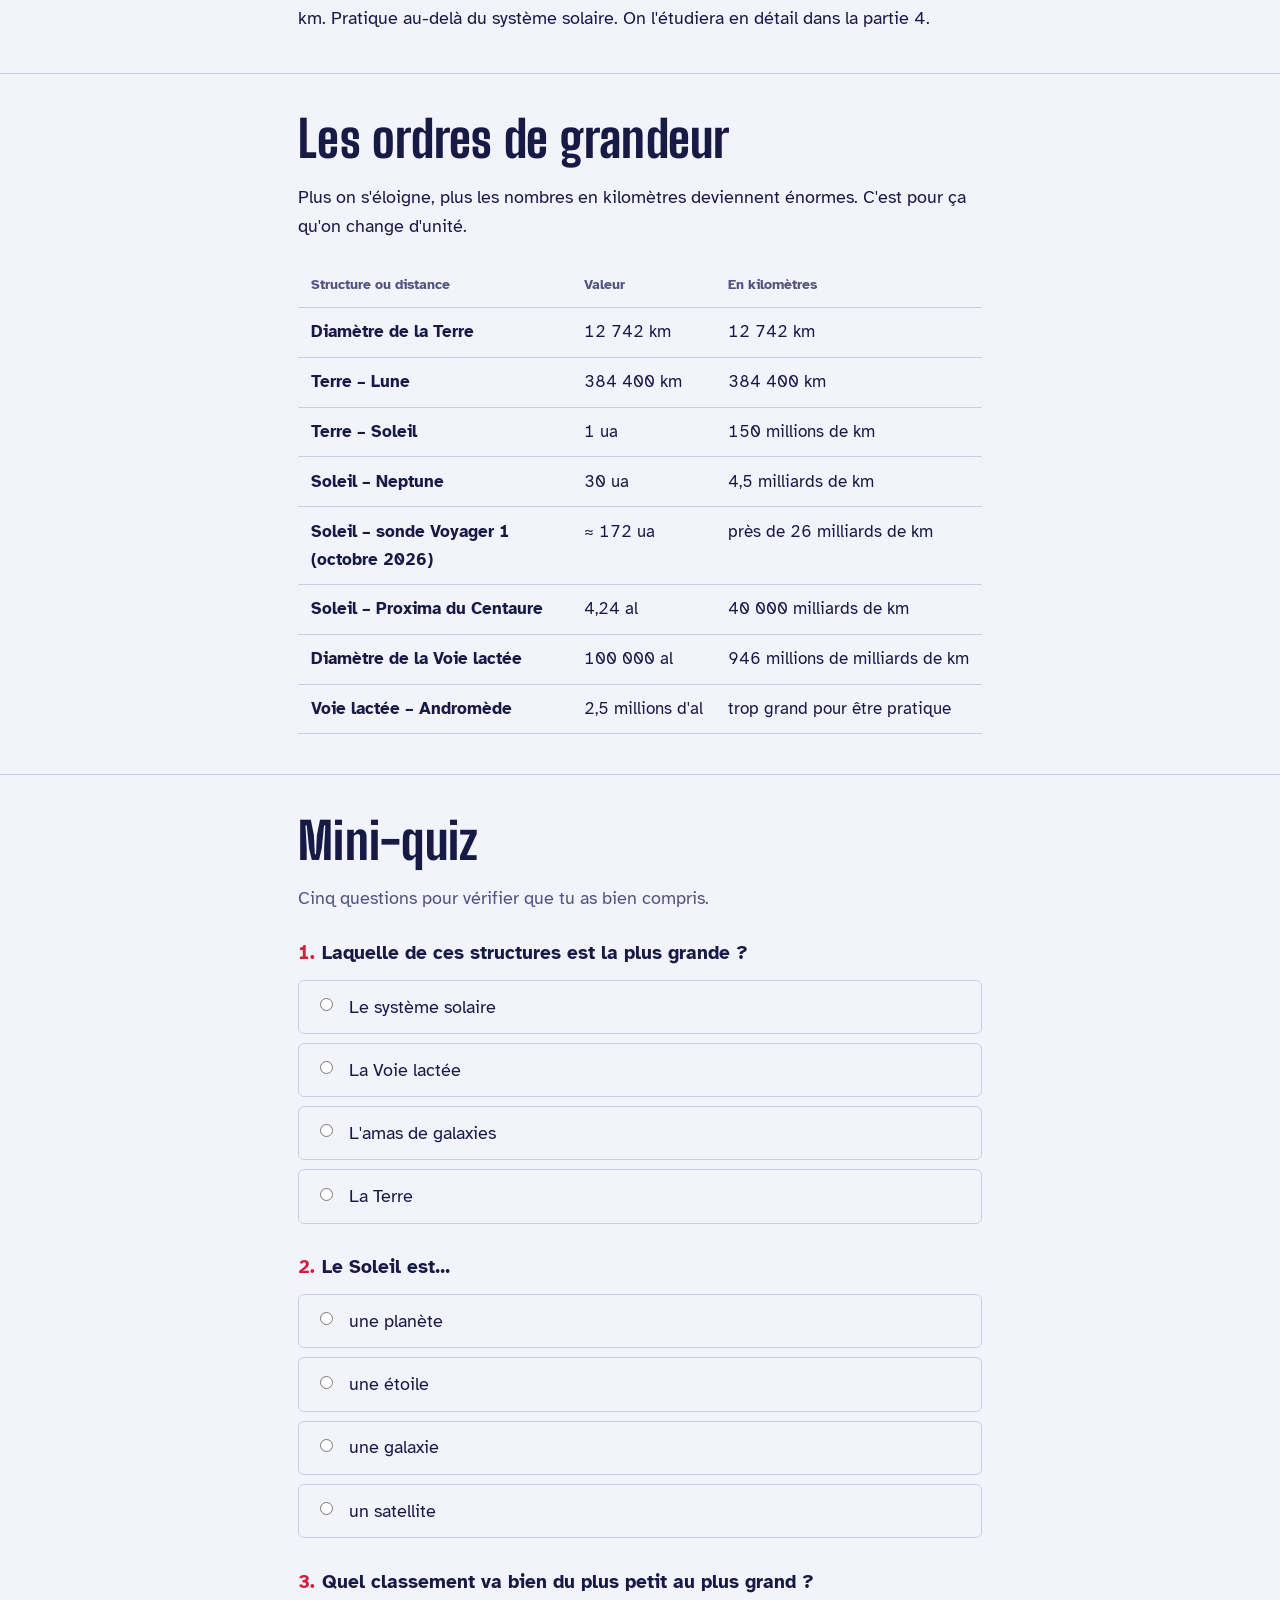
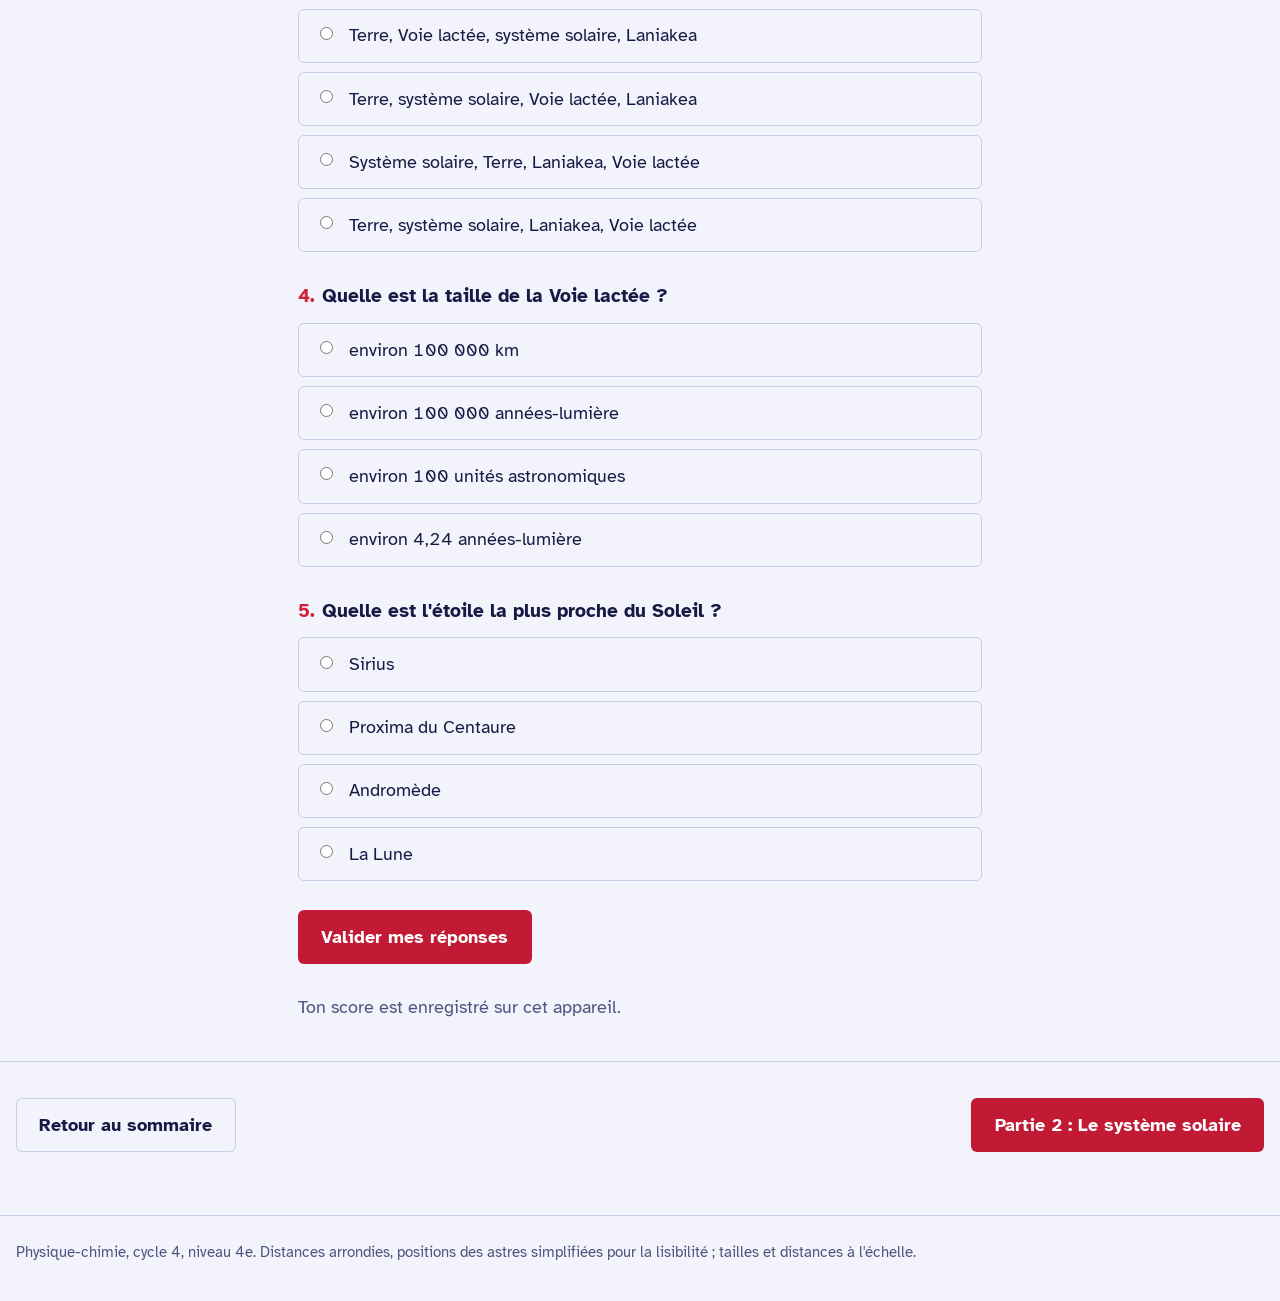
==== commit d08c839b: "Partie 2 : le système solaire (planétaire animé, maquette à l'échelle, températures, quiz) Co-Author" ====
--- a/partie-1.html
+++ b/partie-1.html
@@ -151,7 +151,7 @@
     <nav class="suite enveloppe" aria-label="Navigation entre les parties">
       <div class="large" style="display:flex;flex-wrap:wrap;justify-content:space-between;gap:1rem;width:100%">
         <a class="bouton discret" href="index.html#sommaire">Retour au sommaire</a>
-        <span class="bientot">Partie 2 : Le système solaire, en préparation</span>
+        <a class="bouton" href="partie-2.html">Partie 2 : Le système solaire</a>
       </div>
     </nav>
   </main>
--- a/assets/css/style.css
+++ b/assets/css/style.css
@@ -403,6 +403,41 @@
 }
 .note-voyager strong { color: var(--texte); }
 
+/* Planétaire : réglages */
+.reglages { display: flex; flex-wrap: wrap; align-items: center; gap: 0.7rem 1.4rem; }
+.reglage { display: inline-flex; align-items: center; gap: 0.6rem; font-size: 0.85rem; }
+.commandes .reglage { color: #C9C6E4; }
+.reglage select {
+  font: inherit;
+  font-size: 0.9rem;
+  padding: 0.45rem 0.6rem;
+  min-height: 40px;
+  border-radius: var(--rayon);
+  border: 1px solid var(--ligne);
+  background: var(--nuit-2);
+  color: var(--texte);
+}
+.commandes .reglage select { background: #111743; color: #ECE9F7; border-color: #323C78; }
+.reglage-groupe { border: 0; margin: 0; padding: 0; display: flex; align-items: center; gap: 0.8rem; font-size: 0.85rem; color: #C9C6E4; }
+.reglage-groupe legend { float: left; padding: 0; margin-right: 0.2rem; }
+.reglage-groupe label { display: inline-flex; align-items: center; gap: 0.3rem; cursor: pointer; }
+.reglage-groupe input { accent-color: #FF5D72; }
+.commandes .pause {
+  font: inherit; font-size: 0.85rem; font-weight: 700;
+  color: #45D3C6; background: transparent; border: 1px solid #45D3C6;
+  border-radius: 99px; padding: 0.4rem 1.1rem; min-height: 40px; cursor: pointer;
+}
+#pl-choix button[aria-pressed="true"] { background: #D9304D; border-color: #D9304D; color: #fff; }
+
+/* Familles de planètes */
+.familles { display: grid; grid-template-columns: repeat(auto-fit, minmax(15rem, 1fr)); gap: 1rem; }
+.famille { border: 1px solid var(--ligne); border-radius: var(--rayon); padding: 1rem 1.1rem; background: var(--nuit-2); }
+.famille h3 { font-size: 1.3rem; }
+.famille-noms { color: var(--halpha); font-weight: 700; margin-top: 0.3rem !important; }
+.famille ul { margin: 0.6rem 0 0; padding-left: 1.1rem; }
+.famille li + li { margin-top: 0.2rem; }
+.astuce { margin-top: 1.2rem !important; padding: 0.9rem 1rem; border-radius: var(--rayon); background: var(--nuit-3); }
+
 /* Emboîtement */
 .emboitement { display: grid; gap: 0; }
 .boite {
